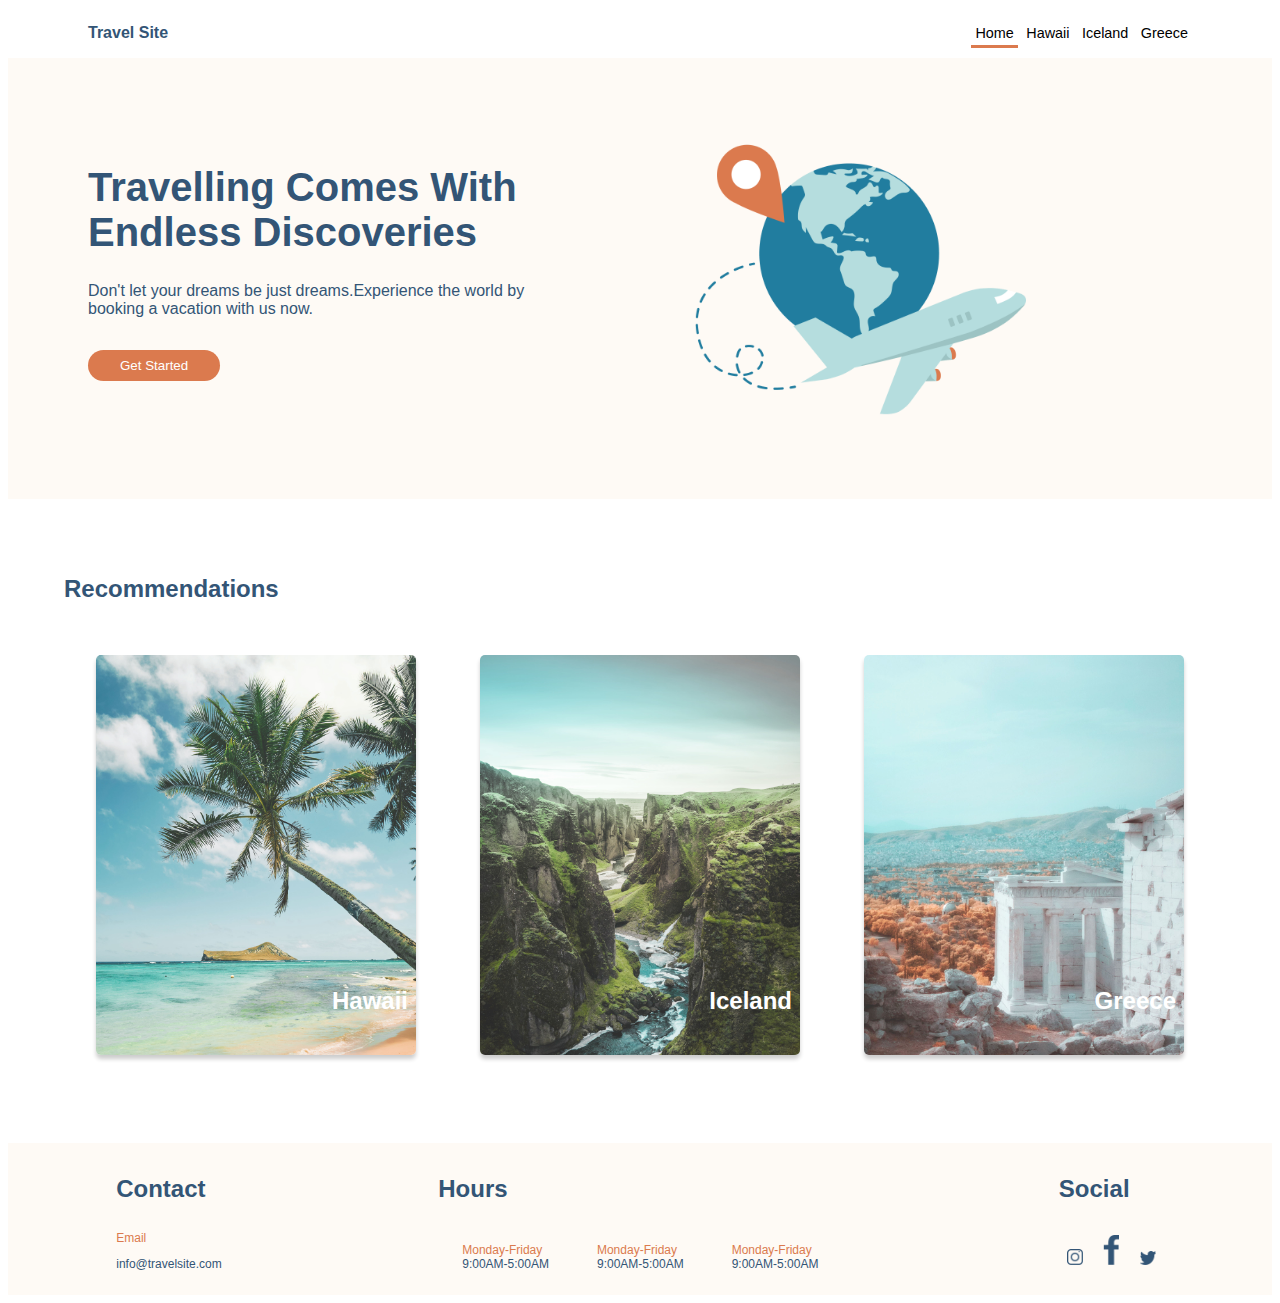
==== index.html @ d96d3e6d "add mainpage cards" ====
<!DOCTYPE html>
<html lang="en">
<head>
    <meta charset="UTF-8">
    <meta http-equiv="X-UA-Compatible" content="IE=edge">
    <meta name="viewport" content="width=device-width, initial-scale=1.0">
    <link rel="stylesheet" href="./css/global.css">
    <link rel="stylesheet" href="./css/main.css">
    <title>Travel Site</title>
</head>
<body>
    <header>
            <nav class="navbar">
                <div class="navbar__logo">
                    Travel Site
                </div>
                <div>
                    <ul class="navbar__list">
                        <li class="navbar__item navbar__item--active">Home</li>
                        <li class="navbar__item">Hawaii</li>
                        <li class="navbar__item">Iceland</li>
                        <li class="navbar__item">Greece</li>
                    </ul>
                </div>
            </nav>
    </header>

    <main>
            <section class="hero">
                <div class="hero__info">
                    <h1 class="hero__header">Travelling Comes With Endless Discoveries</h1>
                    <p class="hero__text">Don't let your dreams be just dreams.Experience the world by booking a vacation with us now.</p>
                    <button class="hero__button">Get Started</button>
                </div>
                <div class="hero__image-container">
                    <img  class="hero__image" src="./assets/Images/hero.png" alt="plane">
                </div>
            </section>

            <section class="recommendations">
                <h2 class="recommendations__header">Recommendations</h2>
                <div class="recommendations__panel">
                    <div class="recommendations__card recommendations__card--hawaii">
                        <h4 class="recommendation__destination">Hawaii</h4>
                    </div>
                    <div class="recommendations__card recommendations__card--iceland">
                        <h4 class="recommendation__destination">Iceland</h4>

                    </div>
                    <div class="recommendations__card recommendations__card--greece">
                        <h4 class="recommendation__destination">Greece</h4>
                    </div>
                </div>
            </section>

    </main>

    <footer class="footer">
        <div class="footer__contact">
            <div class="footer__title">
                Contact
            </div>
            <div>
                <span class="footer__subtitle"><p>Email</p></span>
                <span class="footer__text"><p>info@travelsite.com</p></span>
            </div>
        </div>
        <div class="footer__hours">
            <div class="footer__title">
                Hours
            </div>

            <div class="footer__hours-info">
                <div class="footer__hours-info-block">
                    <div class="footer__subtitle">Monday-Friday</div>
                    <div class="footer__text">9:00AM-5:00AM</div>
                </div>
                <div class="footer__hours-info-block">
                    <div class="footer__subtitle">Monday-Friday</div>
                    <div class="footer__text">9:00AM-5:00AM</div>
                </div>
                <div class="footer__hours-info-block">
                    <div class="footer__subtitle">Monday-Friday</div>
                    <div class="footer__text">9:00AM-5:00AM</div>
                </div>
            </div>


        </div>
        <div class="footer__social">
            <div class="footer__title">
                Social
            </div>
            <div class>
                <img class="footer__icon" src="./assets/Icons/icon-instagram.png" alt="insta">
                <img class="footer__icon" src="./assets/Icons/icon-facebook.png" alt="facebook">
                <img class="footer__icon" src="./assets/Icons/icon-twitter.png" alt="twitter">
            </div>
        </div>
    </footer>
</body>
</html>
---- css/global.css ----
*,
**::before,
*::after {
    box-sizing: border-box;
}

body{
    font-family: Verdana, Arial, Helvetica, sans-serif;
}

.navbar{
    display:flex;
    justify-content: space-between;
    margin-left: 5rem;
    margin-right: 5rem;
    align-items: center;
    background-color: #FFFFFF;
}

.navbar__logo{
    color:#335576;
    font-weight: bold;
    font-size:1rem;
}

.navbar__list{
    list-style: none;
}

.navbar__item{
    display:inline;
    color:black;
    font-size:.9rem;
    padding:.25rem;
}

.navbar__item--active{
    border-bottom: 3px solid #DB7A4E;
}

.footer{
    background-color: #FEFAF5;
    display: flex;
    flex-direction: row;
    justify-content: space-around;
}

.footer__contact{
    display:flex;
    flex-direction: column;
}

.footer__hours{
    display:flex;
    flex-direction: column;
}

.footer__hours-info{
    display:flex;
    flex-direction:row;
}

.footer__hours-info-block{
    padding: 1.5rem;
}

.footer__title{
    color: #335576;
    font-weight:bold;
    font-size: 1.5rem;
    padding-top:2rem;
    padding-bottom:1rem;
}

.footer__subtitle{
    color:#DB7A4E;
    font-size:0.75rem;
}

.footer__text{
    color: #335576;
    font-size:.75rem;
}

.footer__social{
    display:flex;
    flex-direction: column;
}

.footer__icon{
    width:1rem;
    margin-top:.5rem;
    padding:.5rem;
}
---- css/main.css ----
/* hero */

.hero{
    display:flex;
    flex-direction: row;
    background-color: #FEFAF5;
    justify-content: space-around;
    padding:5rem;
}

.hero__header{
    font-size:2.5rem;
}

.hero__info{
    max-width: 40%;
    text-align: left;
    color: #335576;
}

.hero__text{
    padding-bottom: 1rem;
}

.hero__image-container{
    text-align: center;
}

.hero__image{
    max-width: 50%;
}

.hero__button{
    background-color: #DB7A4E;
    color: white;
    padding: .5rem;
    padding-left: 2rem;
    padding-right: 2rem;
    border-radius:2rem;
    border: none;
}

/* recommendations */

.recommendations{
    display:flex;
    flex-direction: column;
    padding: 3.5rem;
    font-size: 1rem;
}

.recommendations__header{
    color:#335576;
}

.recommendations__panel{
    display:flex;
    flex-direction: row;
    justify-content: center;
}

.recommendations__card{
    border: 1px solid black 20;
    box-shadow: 0px 4px 4px rgba(0, 0, 0, 0.2);
    border-radius: 5px;
    margin: 2rem;
    width: 20rem;
    height: 25rem;
    display: flex;
    flex-direction: column;
    align-items: flex-end;
    justify-content: end;
}


.recommendation__destination{
    padding: .5rem;
    color: white;
    font-weight: bold;
    font-size: 1.5rem;
}

.recommendations__card--hawaii{
    background-image: url(../assets/Images/hawaii.jpg);
    background-size: cover;
}

.recommendations__card--iceland{
    background-image: url(../assets/Images/iceland.jpg);
    background-size: cover;
}

.recommendations__card--greece{
    background-image: url(../assets/Images/greece.jpg);
    background-size: cover;
}
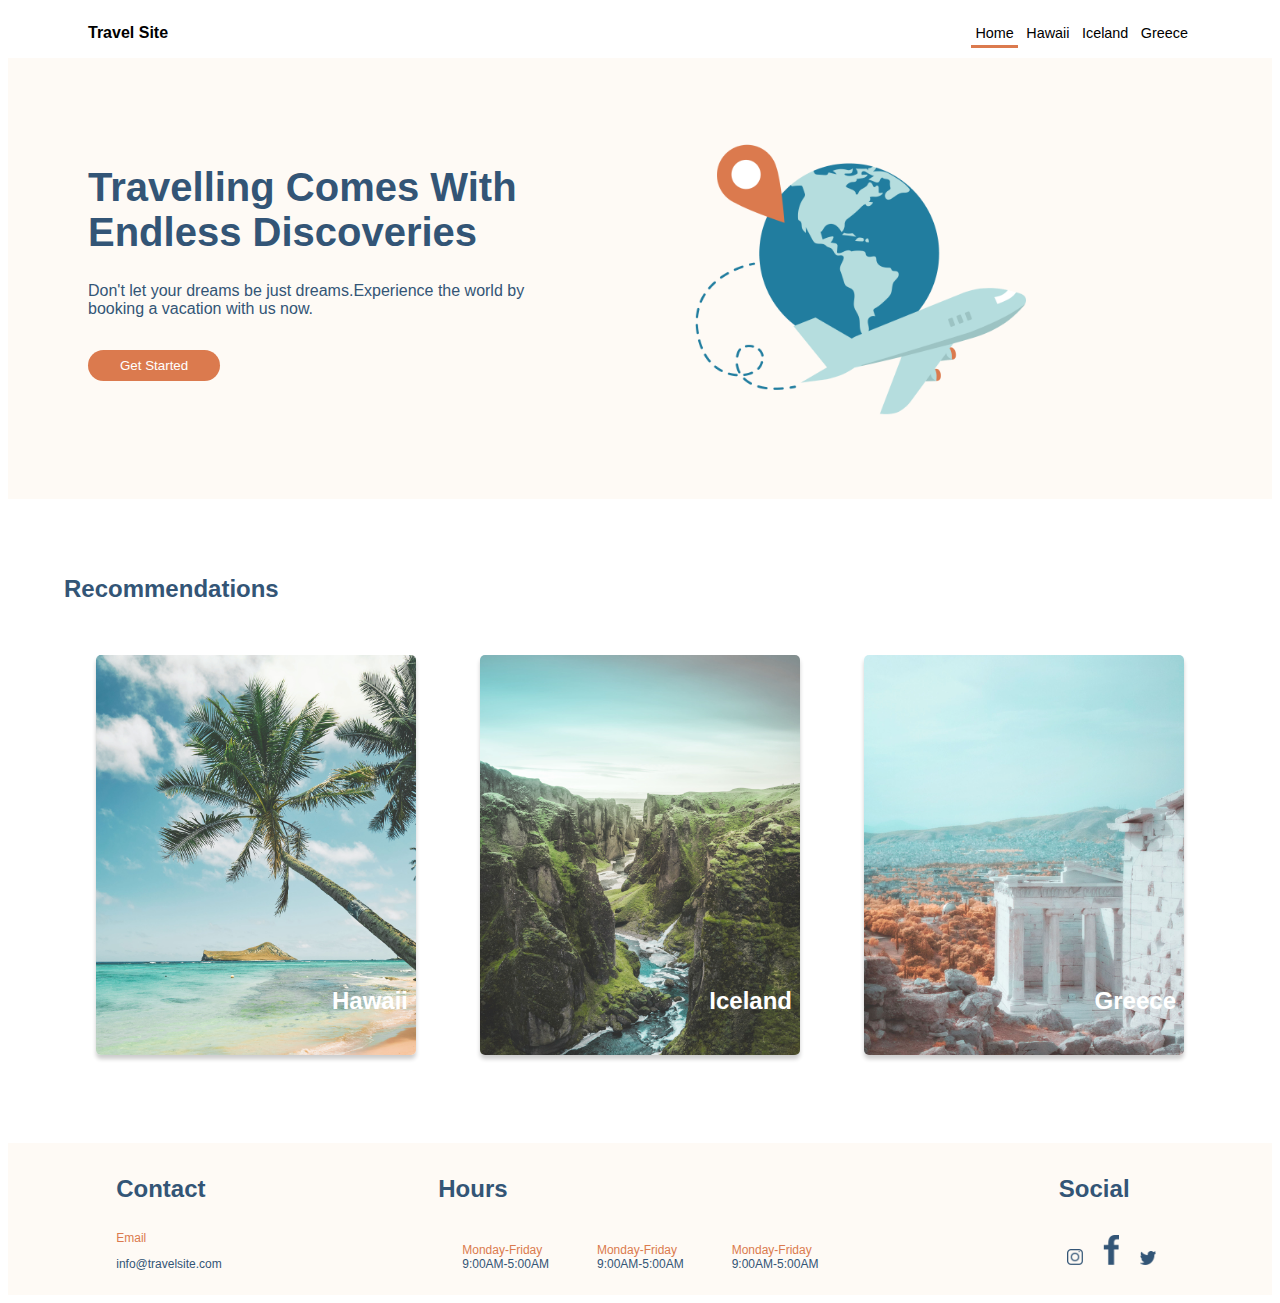
==== commit 00dd665e: "Add navbar links" ====
--- a/index.html
+++ b/index.html
@@ -12,14 +12,14 @@
     <header>
             <nav class="navbar">
                 <div class="navbar__logo">
-                    Travel Site
+                    <a class="navbar__link" href="./index.html">Travel Site</a>
                 </div>
                 <div>
                     <ul class="navbar__list">
-                        <li class="navbar__item navbar__item--active">Home</li>
-                        <li class="navbar__item">Hawaii</li>
-                        <li class="navbar__item">Iceland</li>
-                        <li class="navbar__item">Greece</li>
+                        <li class="navbar__item navbar__item--active"><a class="navbar__link" href="./index.html">Home</a></li>
+                        <li class="navbar__item"><a class= "navbar__link" href="../Travel Site/pages/hawaii.html">Hawaii</a></li>
+                        <li class="navbar__item"><a class="navbar__link" href="../Travel Site/pages/iceland.html">Iceland</a></li>
+                        <li class="navbar__item"><a class="navbar__link" href="../Travel Site/pages/greece.html">Greece</a></li>
                     </ul>
                 </div>
             </nav>
--- a/css/global.css
+++ b/css/global.css
@@ -25,6 +25,11 @@
 
 .navbar__list{
     list-style: none;
+}
+
+.navbar__link{
+    text-decoration: none;
+    color: black;
 }
 
 .navbar__item{
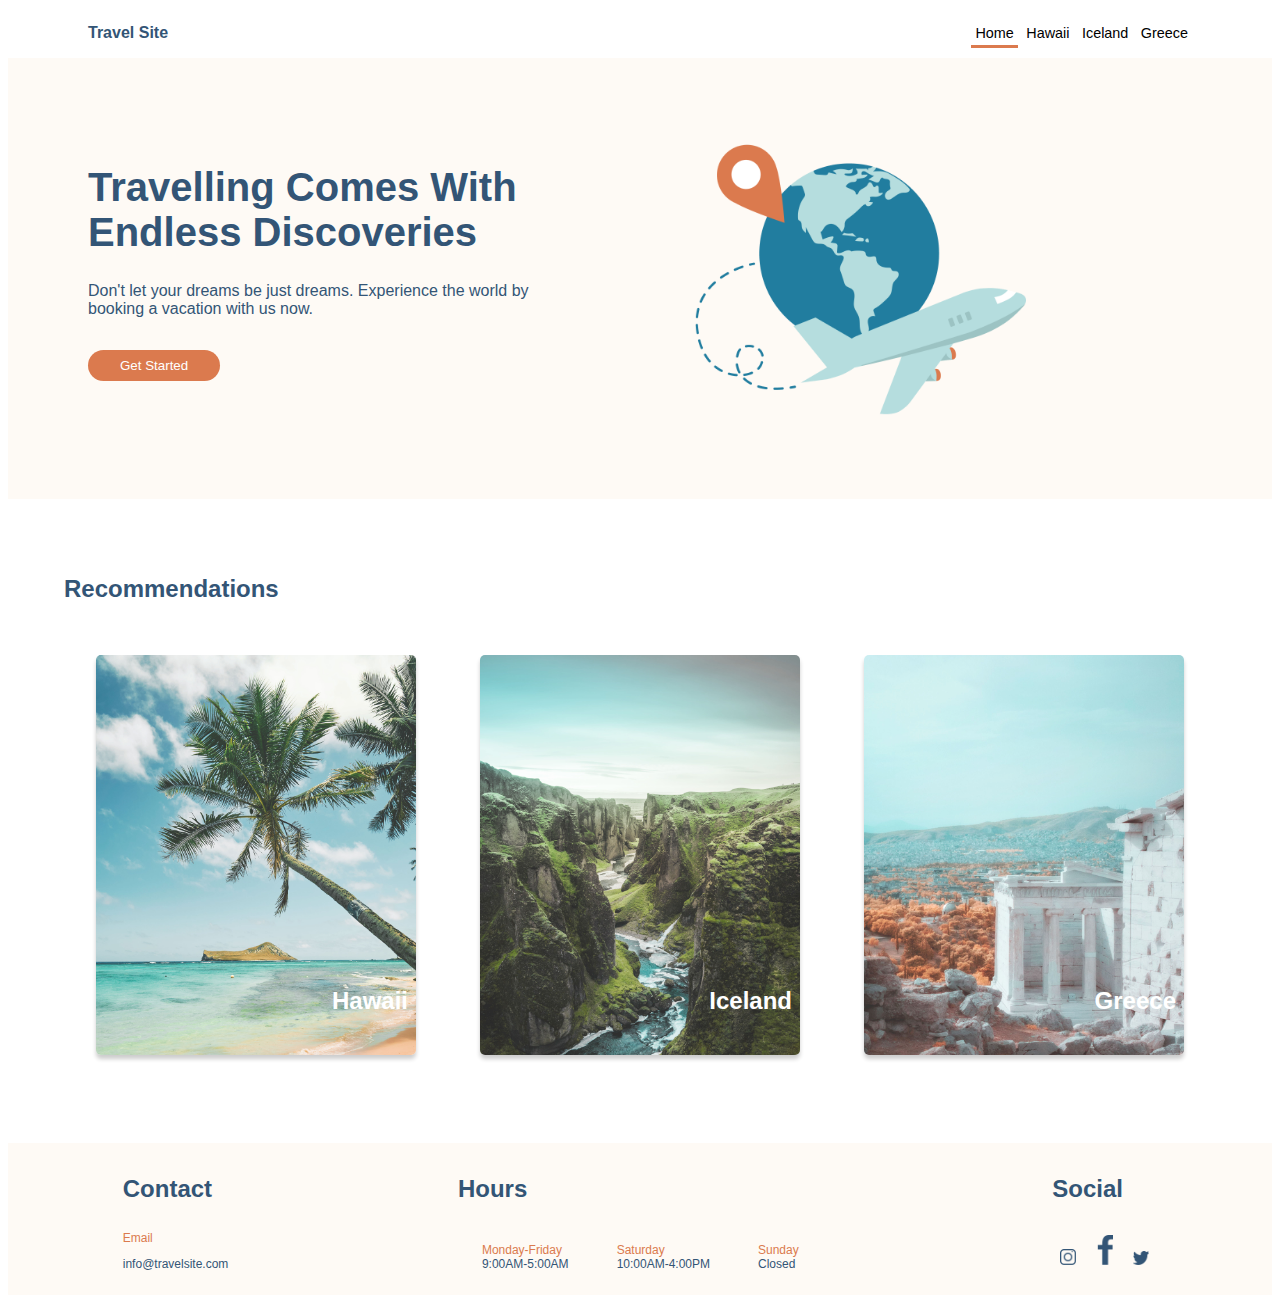
==== commit 1981dbdf: "fix header and footer" ====
--- a/index.html
+++ b/index.html
@@ -11,8 +11,8 @@
 <body>
     <header>
             <nav class="navbar">
-                <div class="navbar__logo">
-                    <a class="navbar__link" href="./index.html">Travel Site</a>
+                <div>
+                    <a class="navbar__link navbar__logo" href="./index.html">Travel Site</a>
                 </div>
                 <div>
                     <ul class="navbar__list">
@@ -29,7 +29,7 @@
             <section class="hero">
                 <div class="hero__info">
                     <h1 class="hero__header">Travelling Comes With Endless Discoveries</h1>
-                    <p class="hero__text">Don't let your dreams be just dreams.Experience the world by booking a vacation with us now.</p>
+                    <p class="hero__text">Don't let your dreams be just dreams. Experience the world by booking a vacation with us now.</p>
                     <button class="hero__button">Get Started</button>
                 </div>
                 <div class="hero__image-container">
@@ -40,16 +40,15 @@
             <section class="recommendations">
                 <h2 class="recommendations__header">Recommendations</h2>
                 <div class="recommendations__panel">
-                    <div class="recommendations__card recommendations__card--hawaii">
+                    <a class="recommendations__link" href="./pages/hawaii.html"><div class="recommendations__card recommendations__card--hawaii">
                         <h4 class="recommendation__destination">Hawaii</h4>
-                    </div>
-                    <div class="recommendations__card recommendations__card--iceland">
+                    </div></a>
+                    <a class="recommendations__link" href="./pages/iceland.html"><div class="recommendations__card recommendations__card--iceland">
                         <h4 class="recommendation__destination">Iceland</h4>
-
-                    </div>
-                    <div class="recommendations__card recommendations__card--greece">
+                    </div></a>
+                    <a href="./pages/greece.html" class="recommendations__link"><div class="recommendations__card recommendations__card--greece">
                         <h4 class="recommendation__destination">Greece</h4>
-                    </div>
+                    </div></a>
                 </div>
             </section>
 
@@ -76,12 +75,12 @@
                     <div class="footer__text">9:00AM-5:00AM</div>
                 </div>
                 <div class="footer__hours-info-block">
-                    <div class="footer__subtitle">Monday-Friday</div>
-                    <div class="footer__text">9:00AM-5:00AM</div>
+                    <div class="footer__subtitle">Saturday</div>
+                    <div class="footer__text">10:00AM-4:00PM</div>
                 </div>
                 <div class="footer__hours-info-block">
-                    <div class="footer__subtitle">Monday-Friday</div>
-                    <div class="footer__text">9:00AM-5:00AM</div>
+                    <div class="footer__subtitle">Sunday</div>
+                    <div class="footer__text">Closed</div>
                 </div>
             </div>
 
@@ -91,7 +90,7 @@
             <div class="footer__title">
                 Social
             </div>
-            <div class>
+            <div>
                 <img class="footer__icon" src="./assets/Icons/icon-instagram.png" alt="insta">
                 <img class="footer__icon" src="./assets/Icons/icon-facebook.png" alt="facebook">
                 <img class="footer__icon" src="./assets/Icons/icon-twitter.png" alt="twitter">
--- a/css/global.css
+++ b/css/global.css
@@ -17,11 +17,6 @@
     background-color: #FFFFFF;
 }
 
-.navbar__logo{
-    color:#335576;
-    font-weight: bold;
-    font-size:1rem;
-}
 
 .navbar__list{
     list-style: none;
@@ -30,6 +25,14 @@
 .navbar__link{
     text-decoration: none;
     color: black;
+}
+
+
+.navbar__logo{
+    color: #335576;
+    font-weight: bold;
+    font-size:1rem;
+    text-decoration: none;
 }
 
 .navbar__item{
--- a/css/main.css
+++ b/css/main.css
@@ -80,6 +80,11 @@
     font-size: 1.5rem;
 }
 
+.recommendations__link{
+    text-decoration: none;
+    color: white;
+}
+
 .recommendations__card--hawaii{
     background-image: url(../assets/Images/hawaii.jpg);
     background-size: cover;
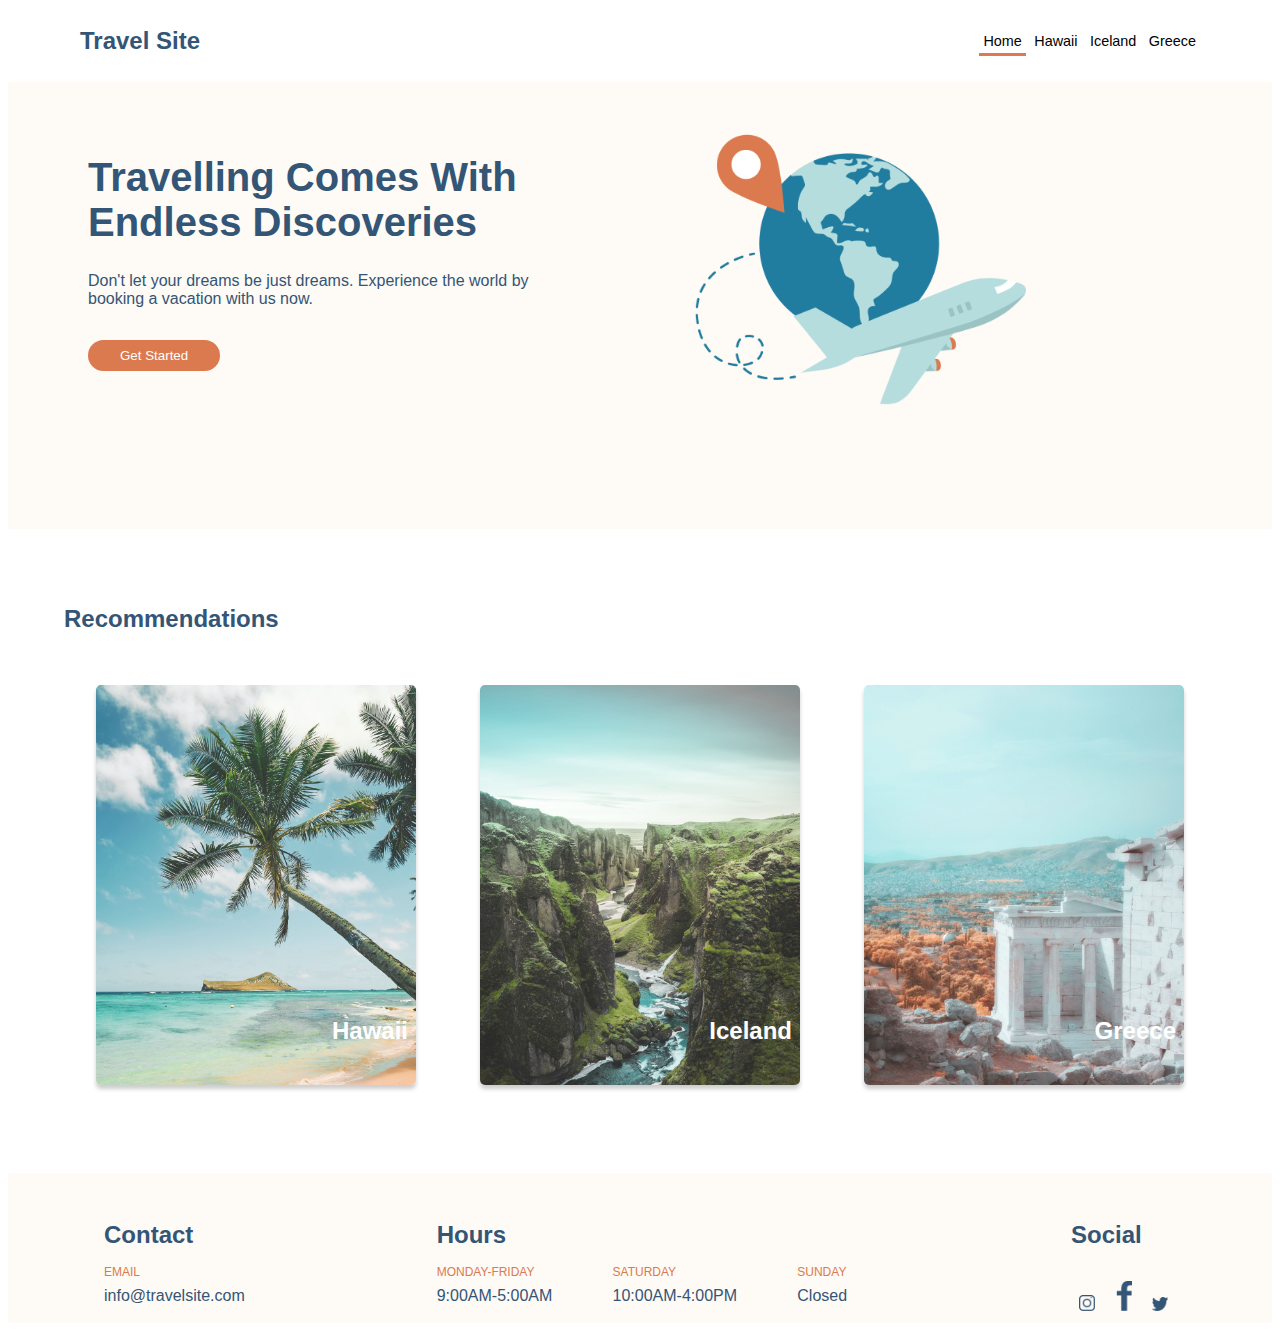
==== commit 56282d9c: "fix footer and hero" ====
--- a/index.html
+++ b/index.html
@@ -60,8 +60,8 @@
                 Contact
             </div>
             <div>
-                <span class="footer__subtitle"><p>Email</p></span>
-                <span class="footer__text"><p>info@travelsite.com</p></span>
+                <div class="footer__subtitle">EMAIL</div>
+                <div class="footer__text">info@travelsite.com</div>
             </div>
         </div>
         <div class="footer__hours">
@@ -71,15 +71,15 @@
 
             <div class="footer__hours-info">
                 <div class="footer__hours-info-block">
-                    <div class="footer__subtitle">Monday-Friday</div>
+                    <div class="footer__subtitle">MONDAY-FRIDAY</div>
                     <div class="footer__text">9:00AM-5:00AM</div>
                 </div>
                 <div class="footer__hours-info-block">
-                    <div class="footer__subtitle">Saturday</div>
+                    <div class="footer__subtitle">SATURDAY</div>
                     <div class="footer__text">10:00AM-4:00PM</div>
                 </div>
                 <div class="footer__hours-info-block">
-                    <div class="footer__subtitle">Sunday</div>
+                    <div class="footer__subtitle">SUNDAY</div>
                     <div class="footer__text">Closed</div>
                 </div>
             </div>
--- a/css/global.css
+++ b/css/global.css
@@ -8,13 +8,22 @@
     font-family: Verdana, Arial, Helvetica, sans-serif;
 }
 
+
+/* navbar */
+
 .navbar{
     display:flex;
     justify-content: space-between;
-    margin-left: 5rem;
-    margin-right: 5rem;
+    padding-right: 5rem;
+    padding-left: 5rem;
+    padding-top: 1rem;
+    padding-bottom: 1rem;
     align-items: center;
     background-color: #FFFFFF;
+    position: fixed;
+    top: 0;
+    right: 0;
+    left: 0;
 }
 
 
@@ -31,7 +40,7 @@
 .navbar__logo{
     color: #335576;
     font-weight: bold;
-    font-size:1rem;
+    font-size:1.5rem;
     text-decoration: none;
 }
 
@@ -46,11 +55,15 @@
     border-bottom: 3px solid #DB7A4E;
 }
 
+
+/* footer */
+
 .footer{
     background-color: #FEFAF5;
     display: flex;
     flex-direction: row;
     justify-content: space-around;
+    padding-top: 1rem;
 }
 
 .footer__contact{
@@ -59,18 +72,23 @@
 }
 
 .footer__hours{
-    display:flex;
-    flex-direction: column;
+width: 35%;
 }
 
 .footer__hours-info{
     display:flex;
     flex-direction:row;
+    justify-content: space-between;
 }
 
 .footer__hours-info-block{
-    padding: 1.5rem;
+display: flex;
+flex-direction: column;
+padding-right: 2rem;
+justify-content: center;
 }
+
+
 
 .footer__title{
     color: #335576;
@@ -83,11 +101,12 @@
 .footer__subtitle{
     color:#DB7A4E;
     font-size:0.75rem;
+    padding-bottom: .5rem;
 }
 
 .footer__text{
     color: #335576;
-    font-size:.75rem;
+    font-size:1rem;
 }
 
 .footer__social{
--- a/css/main.css
+++ b/css/main.css
@@ -5,7 +5,7 @@
     flex-direction: row;
     background-color: #FEFAF5;
     justify-content: space-around;
-    padding:5rem;
+    padding:7.5rem 5rem;
 }
 
 .hero__header{
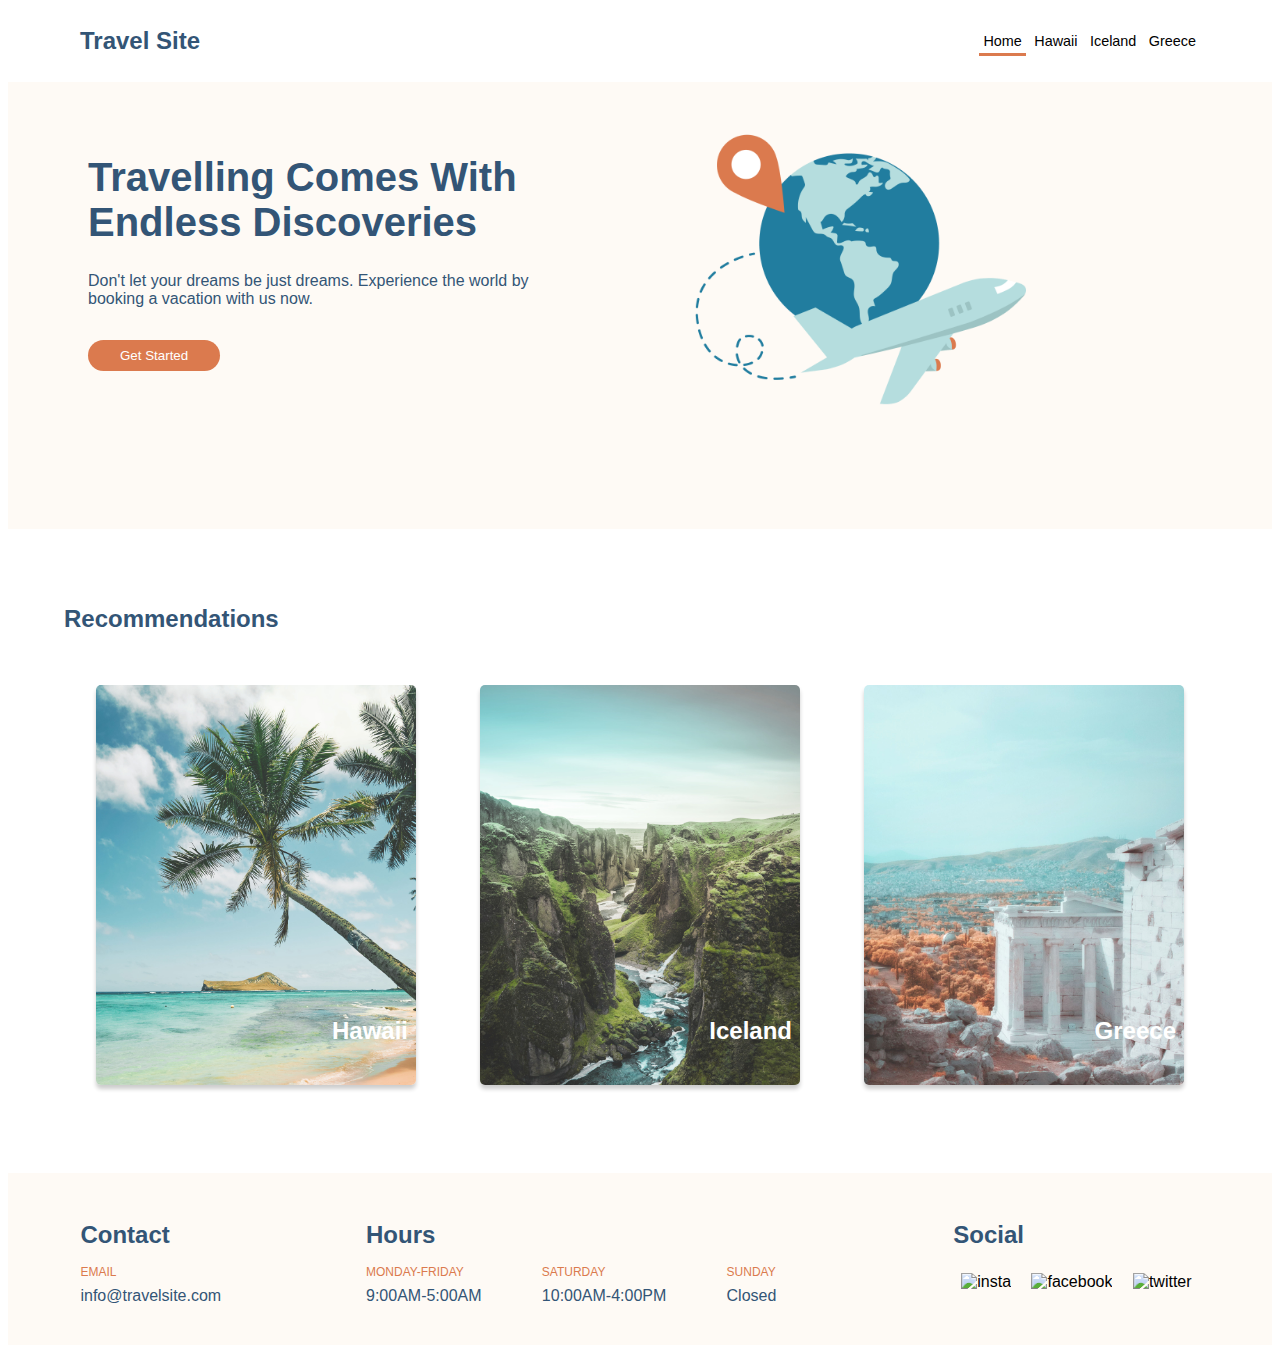
==== commit c90ef860: "updated folder structure" ====
--- a/index.html
+++ b/index.html
@@ -91,9 +91,9 @@
                 Social
             </div>
             <div>
-                <img class="footer__icon" src="./assets/Icons/icon-instagram.png" alt="insta">
-                <img class="footer__icon" src="./assets/Icons/icon-facebook.png" alt="facebook">
-                <img class="footer__icon" src="./assets/Icons/icon-twitter.png" alt="twitter">
+                <img class="footer__icon" src="./assets/images/icon-instagram.png" alt="insta">
+                <img class="footer__icon" src="./assets/images/icon-facebook.png" alt="facebook">
+                <img class="footer__icon" src="./assets/images/icon-twitter.png" alt="twitter">
             </div>
         </div>
     </footer>
--- a/css/global.css
+++ b/css/global.css
@@ -36,6 +36,9 @@
     color: black;
 }
 
+.navbar__link:hover{
+    border: 1px solid #DB7A4E;
+}
 
 .navbar__logo{
     color: #335576;
@@ -64,6 +67,7 @@
     flex-direction: row;
     justify-content: space-around;
     padding-top: 1rem;
+    padding-bottom: 2.5rem;
 }
 
 .footer__contact{
@@ -115,7 +119,7 @@
 }
 
 .footer__icon{
-    width:1rem;
-    margin-top:.5rem;
     padding:.5rem;
+    min-width: .7rem;
+    max-height: 1.4rem;
 }--- a/css/main.css
+++ b/css/main.css
@@ -72,6 +72,9 @@
     justify-content: end;
 }
 
+.recommendations__card:hover{
+    border: 2px solid #DB7A4E
+}
 
 .recommendation__destination{
     padding: .5rem;
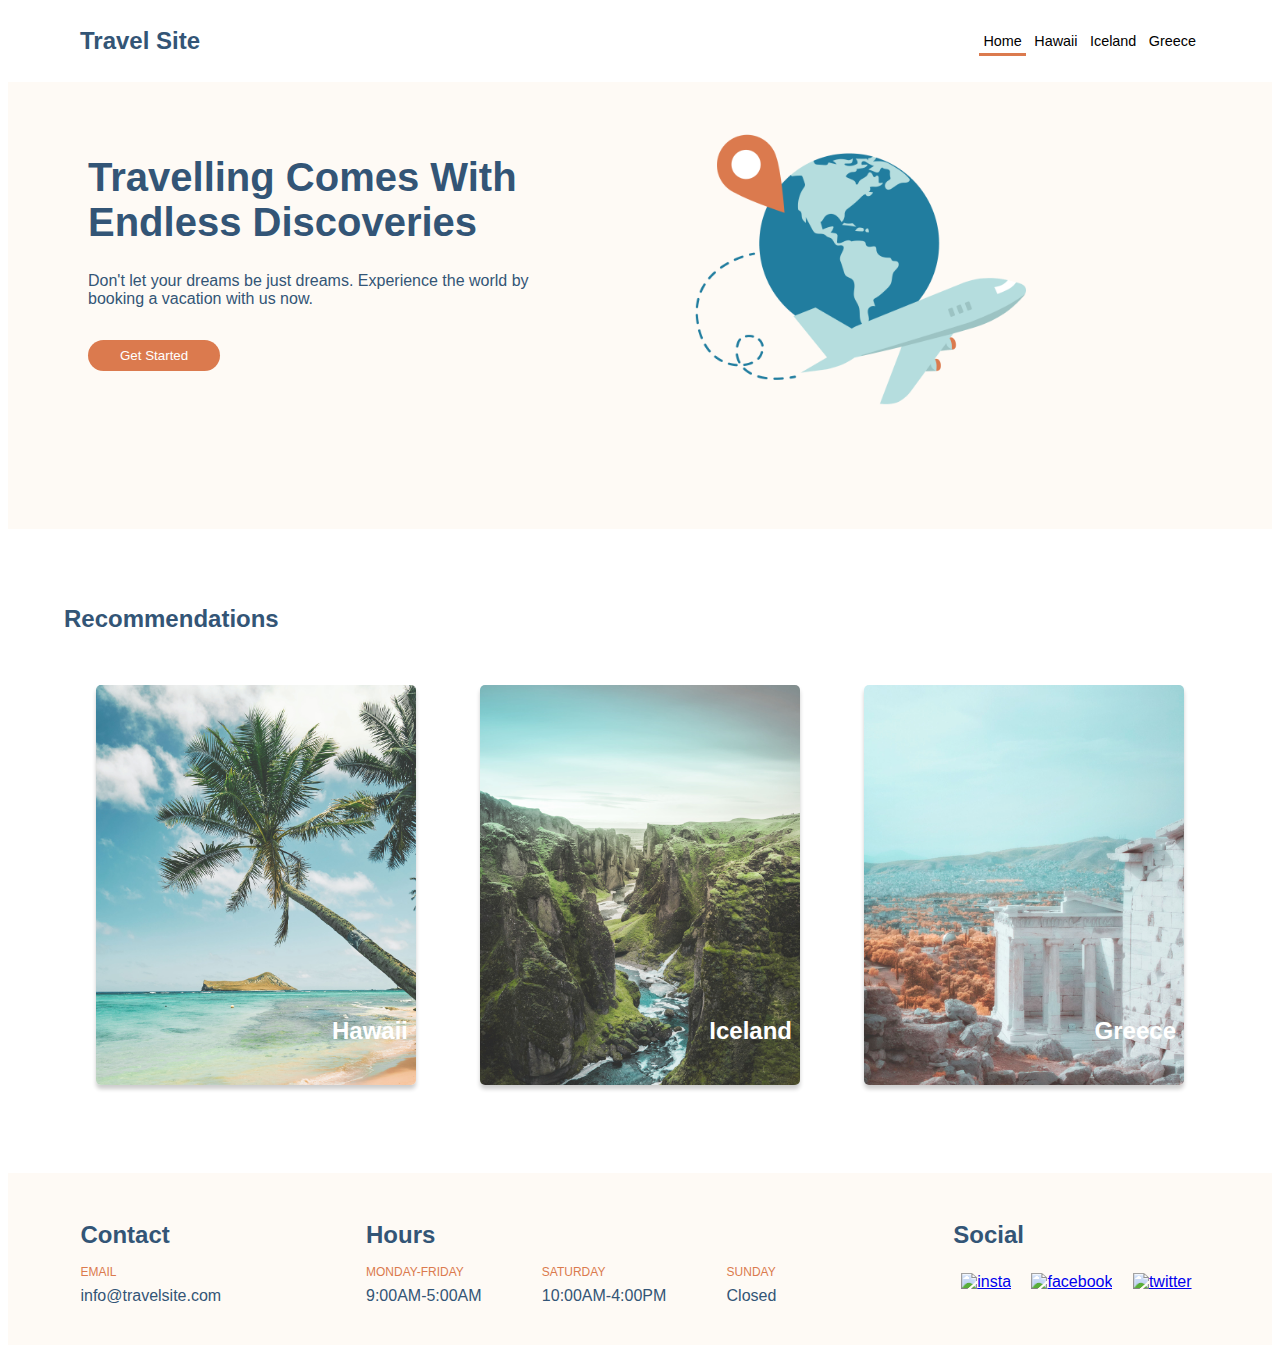
==== commit 0ed3d8e1: "add social links" ====
--- a/index.html
+++ b/index.html
@@ -91,9 +91,9 @@
                 Social
             </div>
             <div>
-                <img class="footer__icon" src="./assets/images/icon-instagram.png" alt="insta">
-                <img class="footer__icon" src="./assets/images/icon-facebook.png" alt="facebook">
-                <img class="footer__icon" src="./assets/images/icon-twitter.png" alt="twitter">
+                <a href="https://www.instagram.com"><img class="footer__icon" src="./assets/images/icon-instagram.png" alt="insta"></a>
+                <a href="https://www.facebook.com"><img class="footer__icon" src="./assets/images/icon-facebook.png" alt="facebook"></a>
+                <a href="https://www.twitter.com"><img class="footer__icon" src="./assets/images/icon-twitter.png" alt="twitter"></a>
             </div>
         </div>
     </footer>
